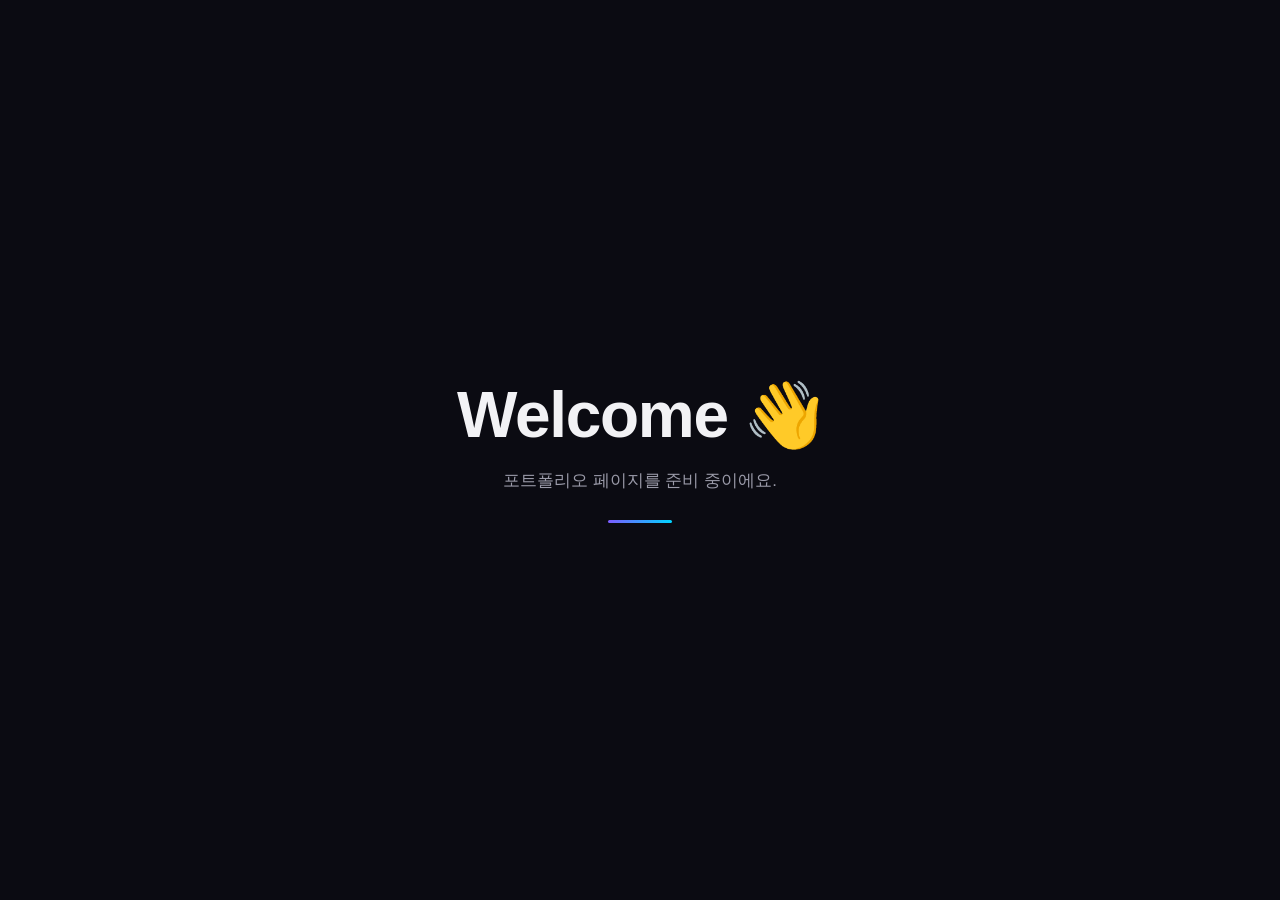
==== index.html @ 22bcbdd2 "첫 페이지 업로드" ====
<!DOCTYPE html>
<html lang="ko">
<head>
<meta charset="UTF-8">
<meta name="viewport" content="width=device-width, initial-scale=1.0">
<title>My Portfolio</title>
<style>
  * { margin:0; padding:0; box-sizing:border-box; }
  body {
    height:100vh;
    display:flex;
    flex-direction:column;
    align-items:center;
    justify-content:center;
    background:#0b0b12;
    color:#f2f2f5;
    font-family:-apple-system,BlinkMacSystemFont,"Apple SD Gothic Neo","Segoe UI",sans-serif;
    overflow:hidden;
  }
  h1 {
    font-size:clamp(2rem, 6vw, 4rem);
    font-weight:700;
    letter-spacing:-0.02em;
    opacity:0;
    animation:fadeUp 1s ease forwards;
  }
  p {
    margin-top:16px;
    color:#9a9aa8;
    font-size:1.05rem;
    opacity:0;
    animation:fadeUp 1s ease 0.3s forwards;
  }
  .bar {
    width:64px;
    height:3px;
    background:linear-gradient(90deg,#7c5cff,#00d4ff);
    margin-top:28px;
    border-radius:2px;
    transform:scaleX(0);
    transform-origin:left;
    animation:grow 1.2s ease 0.6s forwards;
  }
  @keyframes fadeUp {
    from { opacity:0; transform:translateY(16px); }
    to { opacity:1; transform:translateY(0); }
  }
  @keyframes grow {
    to { transform:scaleX(1); }
  }
</style>
</head>
<body>
  <h1>Welcome 👋</h1>
  <p>포트폴리오 페이지를 준비 중이에요.</p>
  <div class="bar"></div>
</body>
</html>
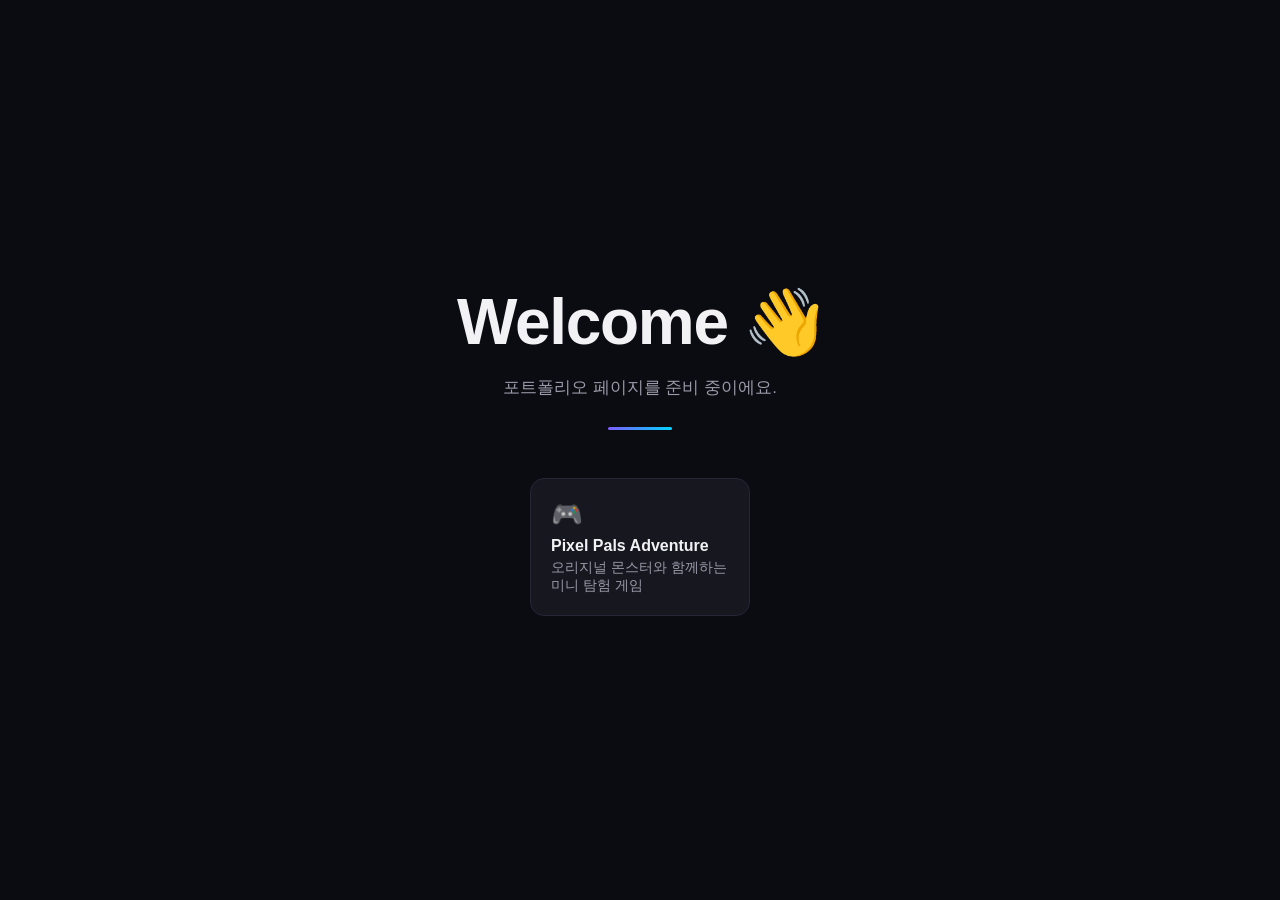
==== commit 53729611: "Pixel Pals Adventure 게임 페이지 추가" ====
--- a/index.html
+++ b/index.html
@@ -7,7 +7,7 @@
 <style>
   * { margin:0; padding:0; box-sizing:border-box; }
   body {
-    height:100vh;
+    min-height:100vh;
     display:flex;
     flex-direction:column;
     align-items:center;
@@ -15,7 +15,7 @@
     background:#0b0b12;
     color:#f2f2f5;
     font-family:-apple-system,BlinkMacSystemFont,"Apple SD Gothic Neo","Segoe UI",sans-serif;
-    overflow:hidden;
+    padding:40px 20px;
   }
   h1 {
     font-size:clamp(2rem, 6vw, 4rem);
@@ -41,6 +41,33 @@
     transform-origin:left;
     animation:grow 1.2s ease 0.6s forwards;
   }
+  .projects {
+    margin-top:48px;
+    display:flex;
+    gap:16px;
+    flex-wrap:wrap;
+    justify-content:center;
+    opacity:0;
+    animation:fadeUp 1s ease 0.9s forwards;
+  }
+  .card {
+    display:block;
+    width:220px;
+    padding:20px;
+    border-radius:14px;
+    background:#17171f;
+    border:1px solid #262636;
+    text-decoration:none;
+    color:#f2f2f5;
+    transition:transform .2s ease, border-color .2s ease;
+  }
+  .card:hover {
+    transform:translateY(-4px);
+    border-color:#7c5cff;
+  }
+  .card .emoji { font-size:1.6rem; }
+  .card .title { margin-top:8px; font-weight:600; }
+  .card .desc { margin-top:4px; font-size:0.85rem; color:#9a9aa8; }
   @keyframes fadeUp {
     from { opacity:0; transform:translateY(16px); }
     to { opacity:1; transform:translateY(0); }
@@ -54,5 +81,13 @@
   <h1>Welcome 👋</h1>
   <p>포트폴리오 페이지를 준비 중이에요.</p>
   <div class="bar"></div>
+
+  <div class="projects">
+    <a class="card" href="pixel-pals/">
+      <div class="emoji">🎮</div>
+      <div class="title">Pixel Pals Adventure</div>
+      <div class="desc">오리지널 몬스터와 함께하는 미니 탐험 게임</div>
+    </a>
+  </div>
 </body>
 </html>
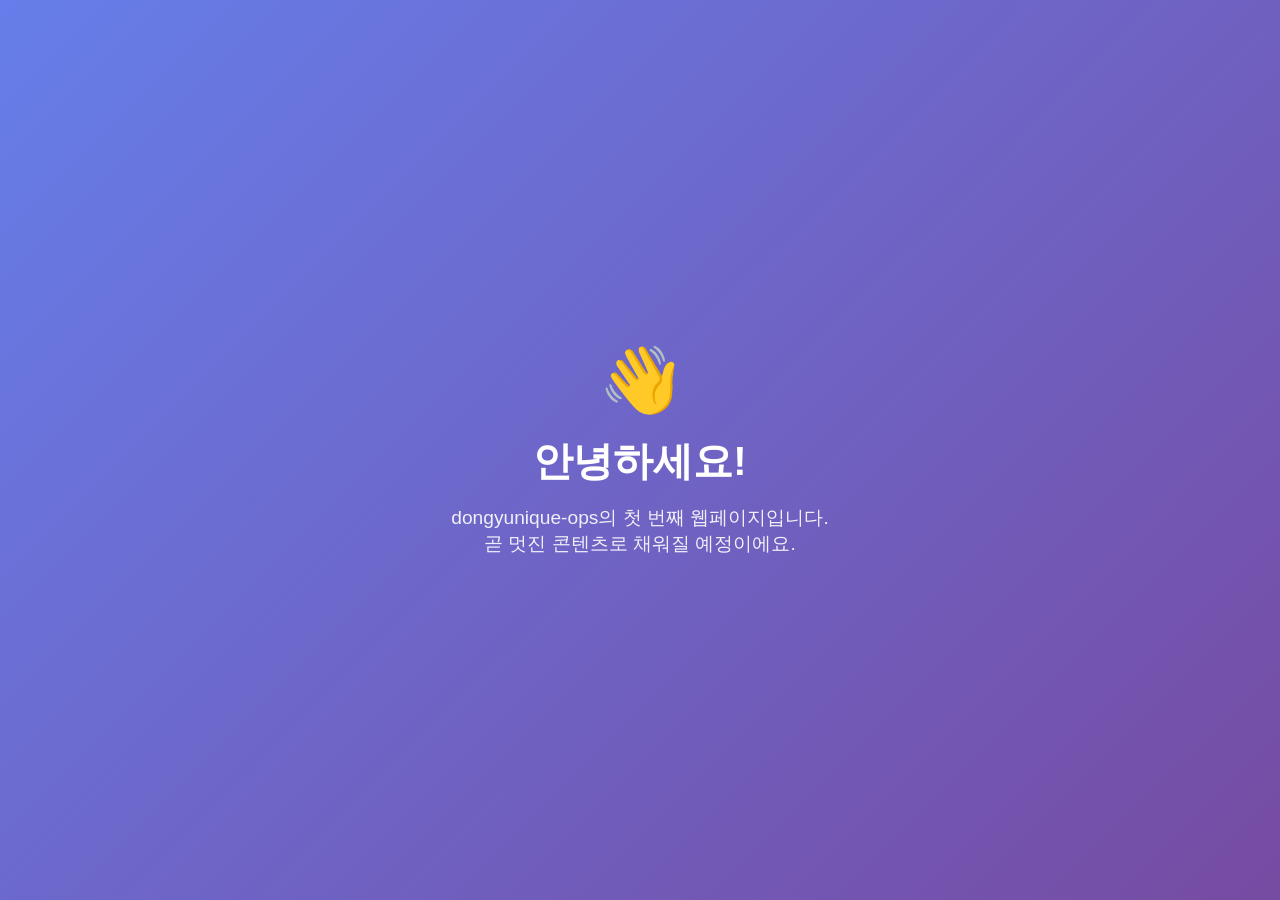
==== commit f5e0858d: "첫 페이지 업로드" ====
--- a/index.html
+++ b/index.html
@@ -1,93 +1,48 @@
 <!DOCTYPE html>
 <html lang="ko">
 <head>
-<meta charset="UTF-8">
-<meta name="viewport" content="width=device-width, initial-scale=1.0">
-<title>My Portfolio</title>
-<style>
-  * { margin:0; padding:0; box-sizing:border-box; }
-  body {
-    min-height:100vh;
-    display:flex;
-    flex-direction:column;
-    align-items:center;
-    justify-content:center;
-    background:#0b0b12;
-    color:#f2f2f5;
-    font-family:-apple-system,BlinkMacSystemFont,"Apple SD Gothic Neo","Segoe UI",sans-serif;
-    padding:40px 20px;
-  }
-  h1 {
-    font-size:clamp(2rem, 6vw, 4rem);
-    font-weight:700;
-    letter-spacing:-0.02em;
-    opacity:0;
-    animation:fadeUp 1s ease forwards;
-  }
-  p {
-    margin-top:16px;
-    color:#9a9aa8;
-    font-size:1.05rem;
-    opacity:0;
-    animation:fadeUp 1s ease 0.3s forwards;
-  }
-  .bar {
-    width:64px;
-    height:3px;
-    background:linear-gradient(90deg,#7c5cff,#00d4ff);
-    margin-top:28px;
-    border-radius:2px;
-    transform:scaleX(0);
-    transform-origin:left;
-    animation:grow 1.2s ease 0.6s forwards;
-  }
-  .projects {
-    margin-top:48px;
-    display:flex;
-    gap:16px;
-    flex-wrap:wrap;
-    justify-content:center;
-    opacity:0;
-    animation:fadeUp 1s ease 0.9s forwards;
-  }
-  .card {
-    display:block;
-    width:220px;
-    padding:20px;
-    border-radius:14px;
-    background:#17171f;
-    border:1px solid #262636;
-    text-decoration:none;
-    color:#f2f2f5;
-    transition:transform .2s ease, border-color .2s ease;
-  }
-  .card:hover {
-    transform:translateY(-4px);
-    border-color:#7c5cff;
-  }
-  .card .emoji { font-size:1.6rem; }
-  .card .title { margin-top:8px; font-weight:600; }
-  .card .desc { margin-top:4px; font-size:0.85rem; color:#9a9aa8; }
-  @keyframes fadeUp {
-    from { opacity:0; transform:translateY(16px); }
-    to { opacity:1; transform:translateY(0); }
-  }
-  @keyframes grow {
-    to { transform:scaleX(1); }
-  }
-</style>
+    <meta charset="UTF-8">
+    <meta name="viewport" content="width=device-width, initial-scale=1.0">
+    <title>dongyunique-ops</title>
+    <style>
+        * {
+            margin: 0;
+            padding: 0;
+            box-sizing: border-box;
+        }
+        body {
+            font-family: -apple-system, BlinkMacSystemFont, 'Segoe UI', sans-serif;
+            min-height: 100vh;
+            display: flex;
+            align-items: center;
+            justify-content: center;
+            background: linear-gradient(135deg, #667eea 0%, #764ba2 100%);
+            color: #fff;
+        }
+        .container {
+            text-align: center;
+            padding: 2rem;
+        }
+        h1 {
+            font-size: 2.5rem;
+            margin-bottom: 1rem;
+        }
+        p {
+            font-size: 1.2rem;
+            opacity: 0.9;
+        }
+        .emoji {
+            font-size: 4rem;
+            margin-bottom: 1rem;
+        }
+    </style>
 </head>
 <body>
-  <h1>Welcome 👋</h1>
-  <p>포트폴리오 페이지를 준비 중이에요.</p>
-  <div class="bar"></div>
-
-  <div class="projects">
-    <a class="card" href="pixel-pals/">
-      <div class="emoji">🎮</div>
-      <div class="title">Pixel Pals Adventure</div>
-      <div class="desc">오리지널 몬스터와 함께하는 미니 탐험 게임</div>
-    </a>
-  </div>
+    <div class="container">
+        <div class="emoji">&#128075;</div>
+        <h1>안녕하세요!</h1>
+        <p>dongyunique-ops의 첫 번째 웹페이지입니다.</p>
+        <p>곧 멋진 콘텐츠로 채워질 예정이에요.</p>
+    </div>
 </body>
 </html>
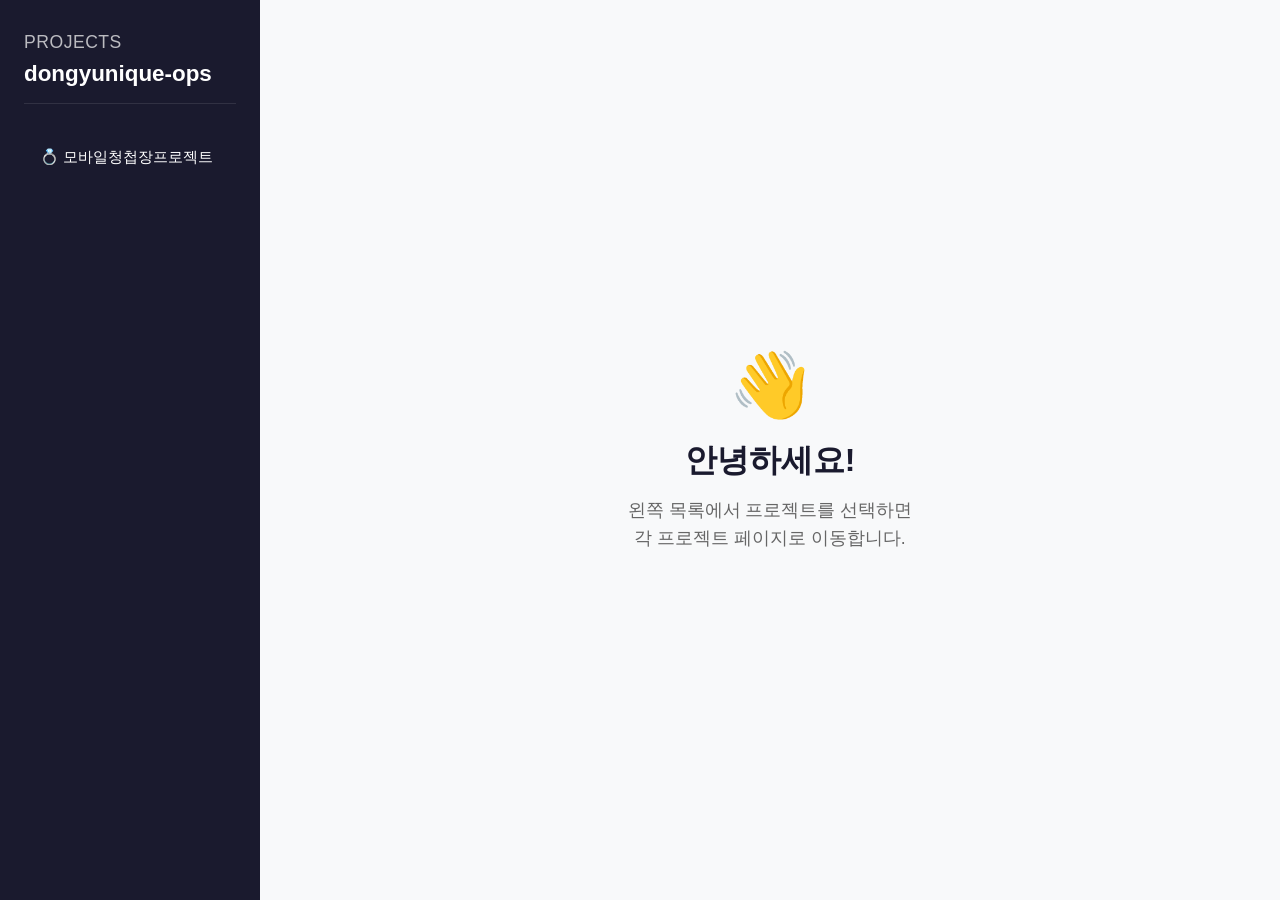
==== commit 336f66c4: "모바일청첩장 프로젝트 추가" ====
--- a/index.html
+++ b/index.html
@@ -13,36 +13,119 @@
         body {
             font-family: -apple-system, BlinkMacSystemFont, 'Segoe UI', sans-serif;
             min-height: 100vh;
+            background: #f8f9fa;
+            color: #333;
+        }
+        .layout {
+            display: flex;
+            min-height: 100vh;
+        }
+        .sidebar {
+            width: 260px;
+            background: #1a1a2e;
+            color: #fff;
+            padding: 2rem 1.5rem;
+            position: fixed;
+            top: 0;
+            left: 0;
+            height: 100vh;
+            overflow-y: auto;
+        }
+        .sidebar h2 {
+            font-size: 1.1rem;
+            margin-bottom: 0.5rem;
+            opacity: 0.7;
+            font-weight: 400;
+            letter-spacing: 0.5px;
+        }
+        .sidebar h1 {
+            font-size: 1.4rem;
+            margin-bottom: 2rem;
+            padding-bottom: 1rem;
+            border-bottom: 1px solid rgba(255,255,255,0.1);
+        }
+        .sidebar nav ul {
+            list-style: none;
+        }
+        .sidebar nav ul li {
+            margin-bottom: 0.5rem;
+        }
+        .sidebar nav ul li a {
+            color: #fff;
+            text-decoration: none;
+            display: flex;
+            align-items: center;
+            gap: 0.6rem;
+            padding: 0.7rem 1rem;
+            border-radius: 8px;
+            transition: background 0.2s;
+            font-size: 0.95rem;
+        }
+        .sidebar nav ul li a:hover {
+            background: rgba(255,255,255,0.1);
+        }
+        .main {
+            margin-left: 260px;
+            flex: 1;
+            padding: 3rem;
             display: flex;
             align-items: center;
             justify-content: center;
-            background: linear-gradient(135deg, #667eea 0%, #764ba2 100%);
-            color: #fff;
         }
-        .container {
+        .welcome {
             text-align: center;
-            padding: 2rem;
+            max-width: 500px;
         }
-        h1 {
-            font-size: 2.5rem;
+        .welcome .emoji {
+            font-size: 4rem;
             margin-bottom: 1rem;
         }
-        p {
-            font-size: 1.2rem;
-            opacity: 0.9;
+        .welcome h1 {
+            font-size: 2rem;
+            margin-bottom: 0.8rem;
+            color: #1a1a2e;
         }
-        .emoji {
-            font-size: 4rem;
-            margin-bottom: 1rem;
+        .welcome p {
+            font-size: 1.1rem;
+            color: #666;
+            line-height: 1.6;
+        }
+
+        @media (max-width: 768px) {
+            .sidebar {
+                position: relative;
+                width: 100%;
+                height: auto;
+                padding: 1.5rem;
+            }
+            .layout {
+                flex-direction: column;
+            }
+            .main {
+                margin-left: 0;
+                padding: 2rem 1.5rem;
+            }
         }
     </style>
 </head>
 <body>
-    <div class="container">
-        <div class="emoji">&#128075;</div>
-        <h1>안녕하세요!</h1>
-        <p>dongyunique-ops의 첫 번째 웹페이지입니다.</p>
-        <p>곧 멋진 콘텐츠로 채워질 예정이에요.</p>
+    <div class="layout">
+        <aside class="sidebar">
+            <h2>PROJECTS</h2>
+            <h1>dongyunique-ops</h1>
+            <nav>
+                <ul>
+                    <li><a href="/wedding/">&#128141; 모바일청첩장프로젝트</a></li>
+                </ul>
+            </nav>
+        </aside>
+        <main class="main">
+            <div class="welcome">
+                <div class="emoji">&#128075;</div>
+                <h1>안녕하세요!</h1>
+                <p>왼쪽 목록에서 프로젝트를 선택하면<br>각 프로젝트 페이지로 이동합니다.</p>
+            </div>
+        </main>
     </div>
 </body>
 </html>
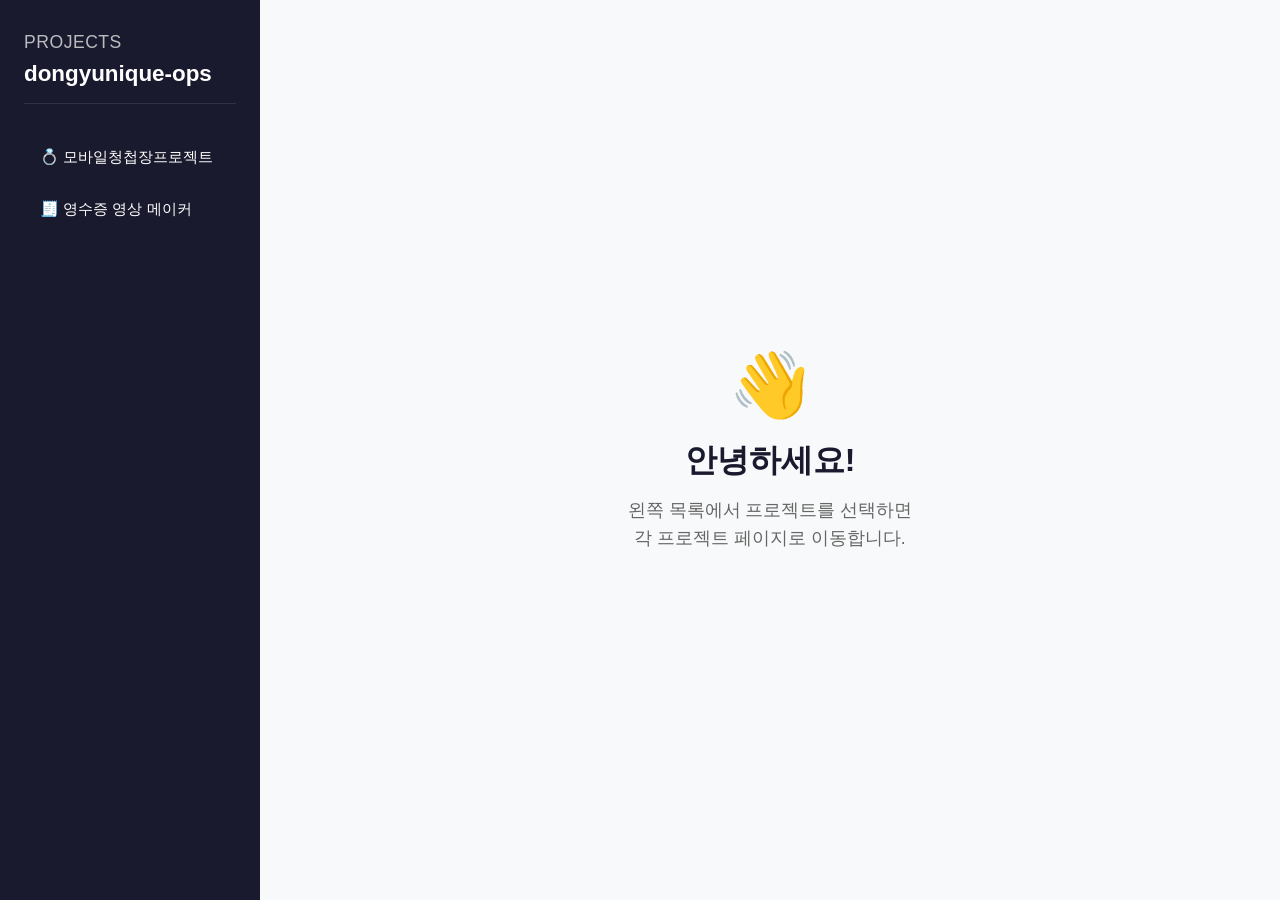
==== commit 31cbfef5: "feat: 영수증 영상 메이커 프로젝트 추가" ====
--- a/index.html
+++ b/index.html
@@ -116,6 +116,7 @@
             <nav>
                 <ul>
                     <li><a href="/wedding/">&#128141; 모바일청첩장프로젝트</a></li>
+                    <li><a href="/receipt-maker/">&#129534; 영수증 영상 메이커</a></li>
                 </ul>
             </nav>
         </aside>
